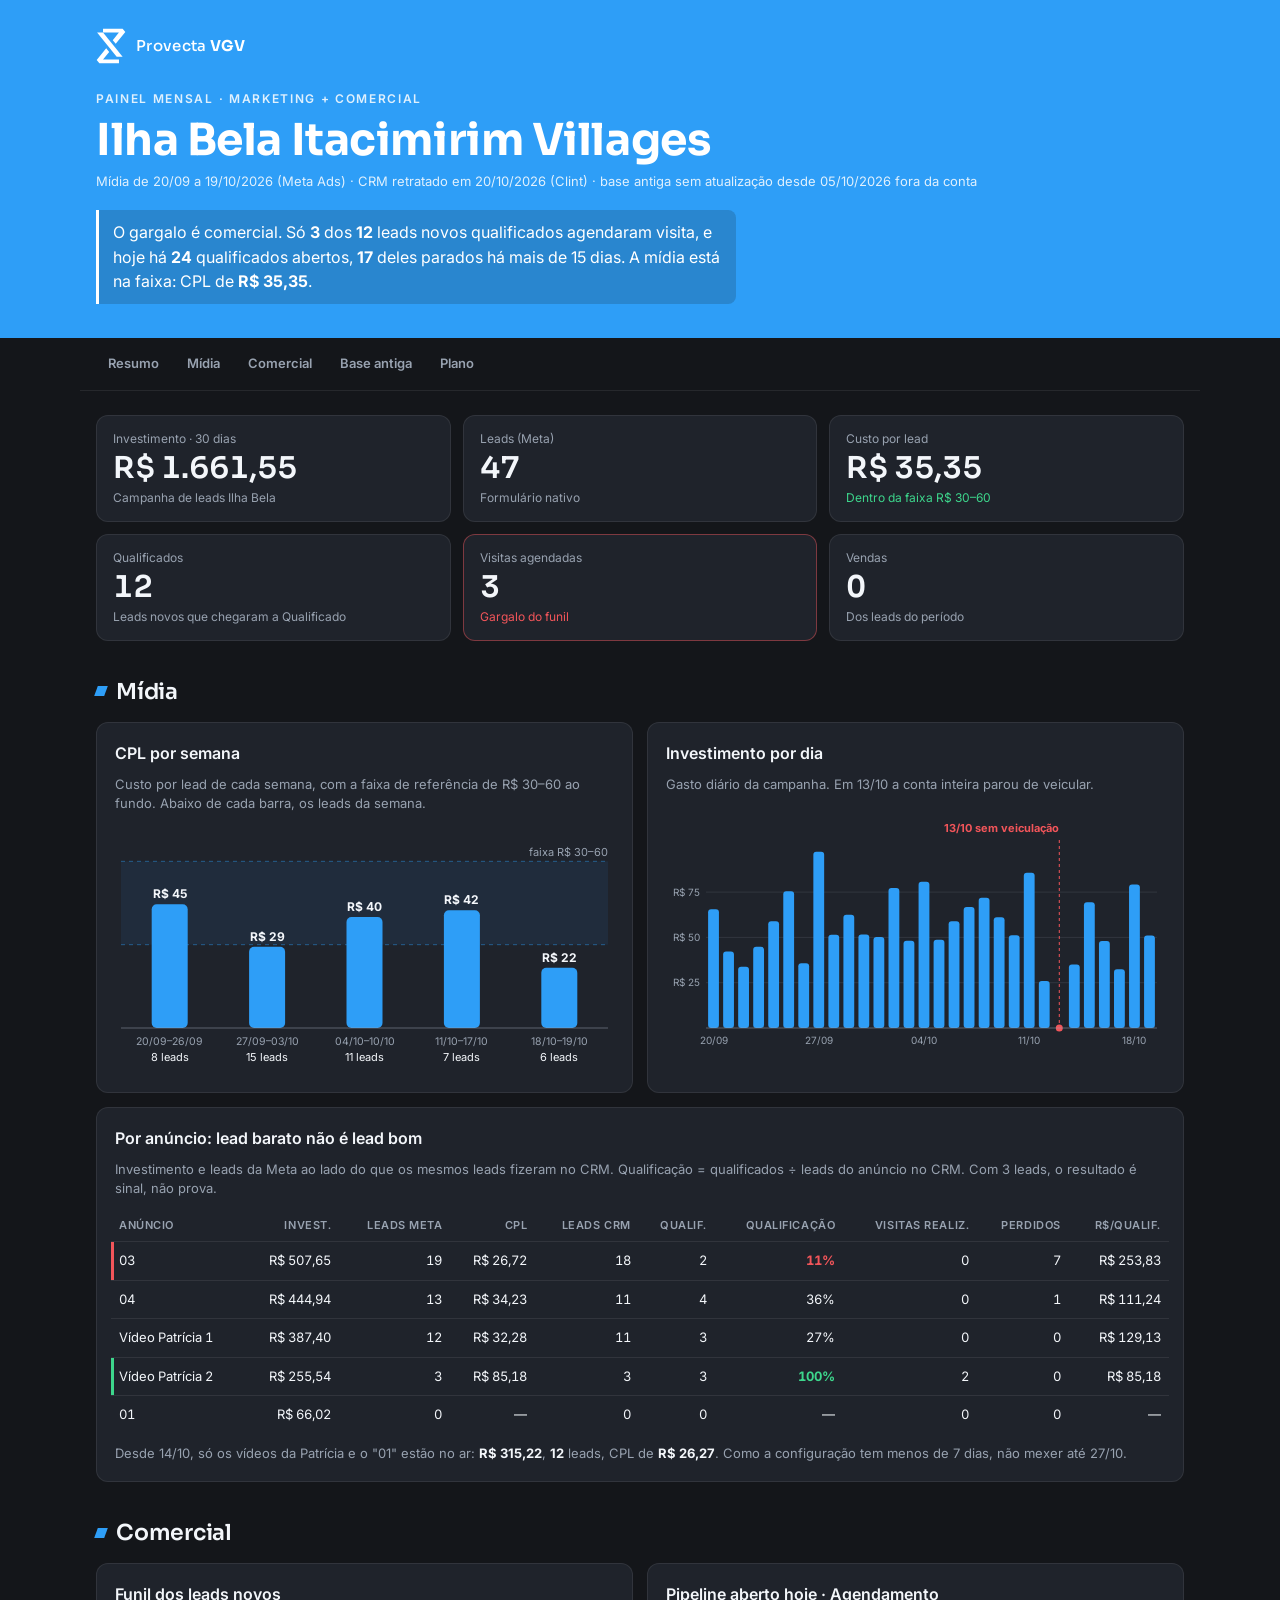
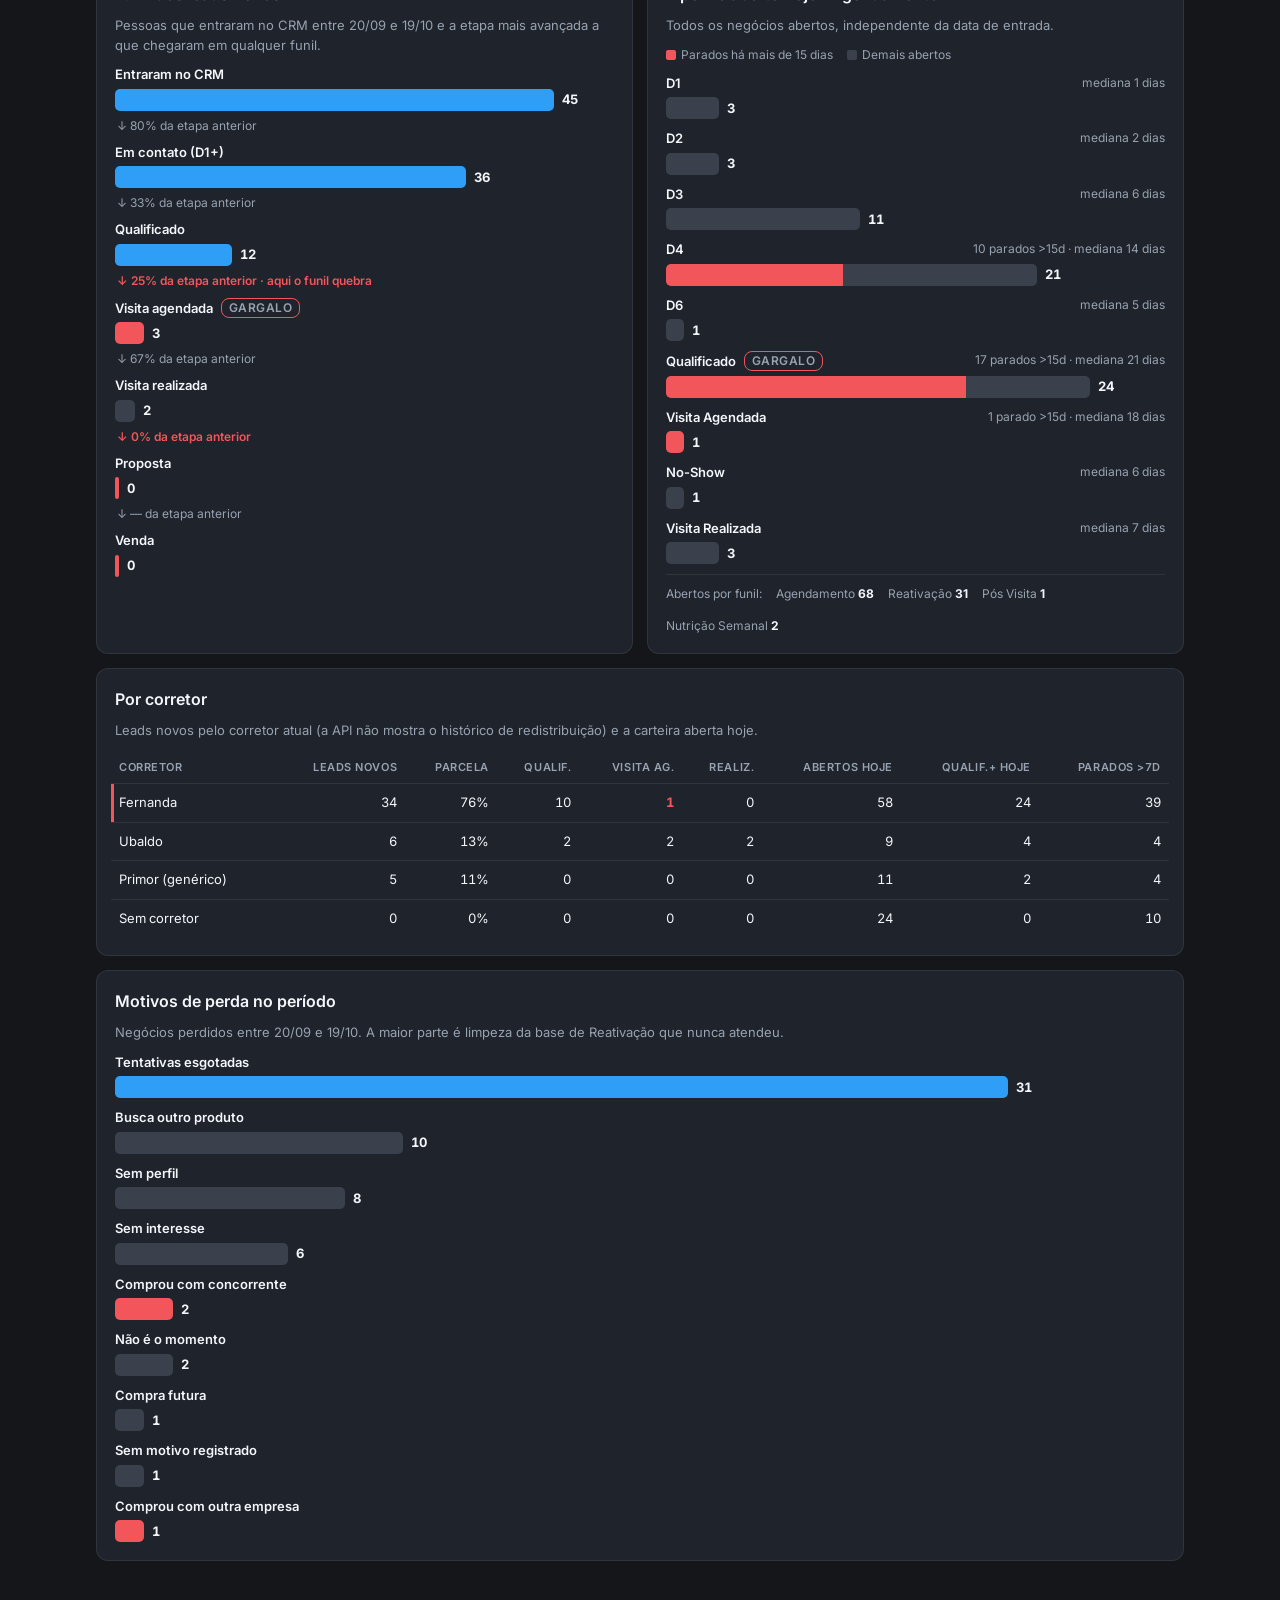
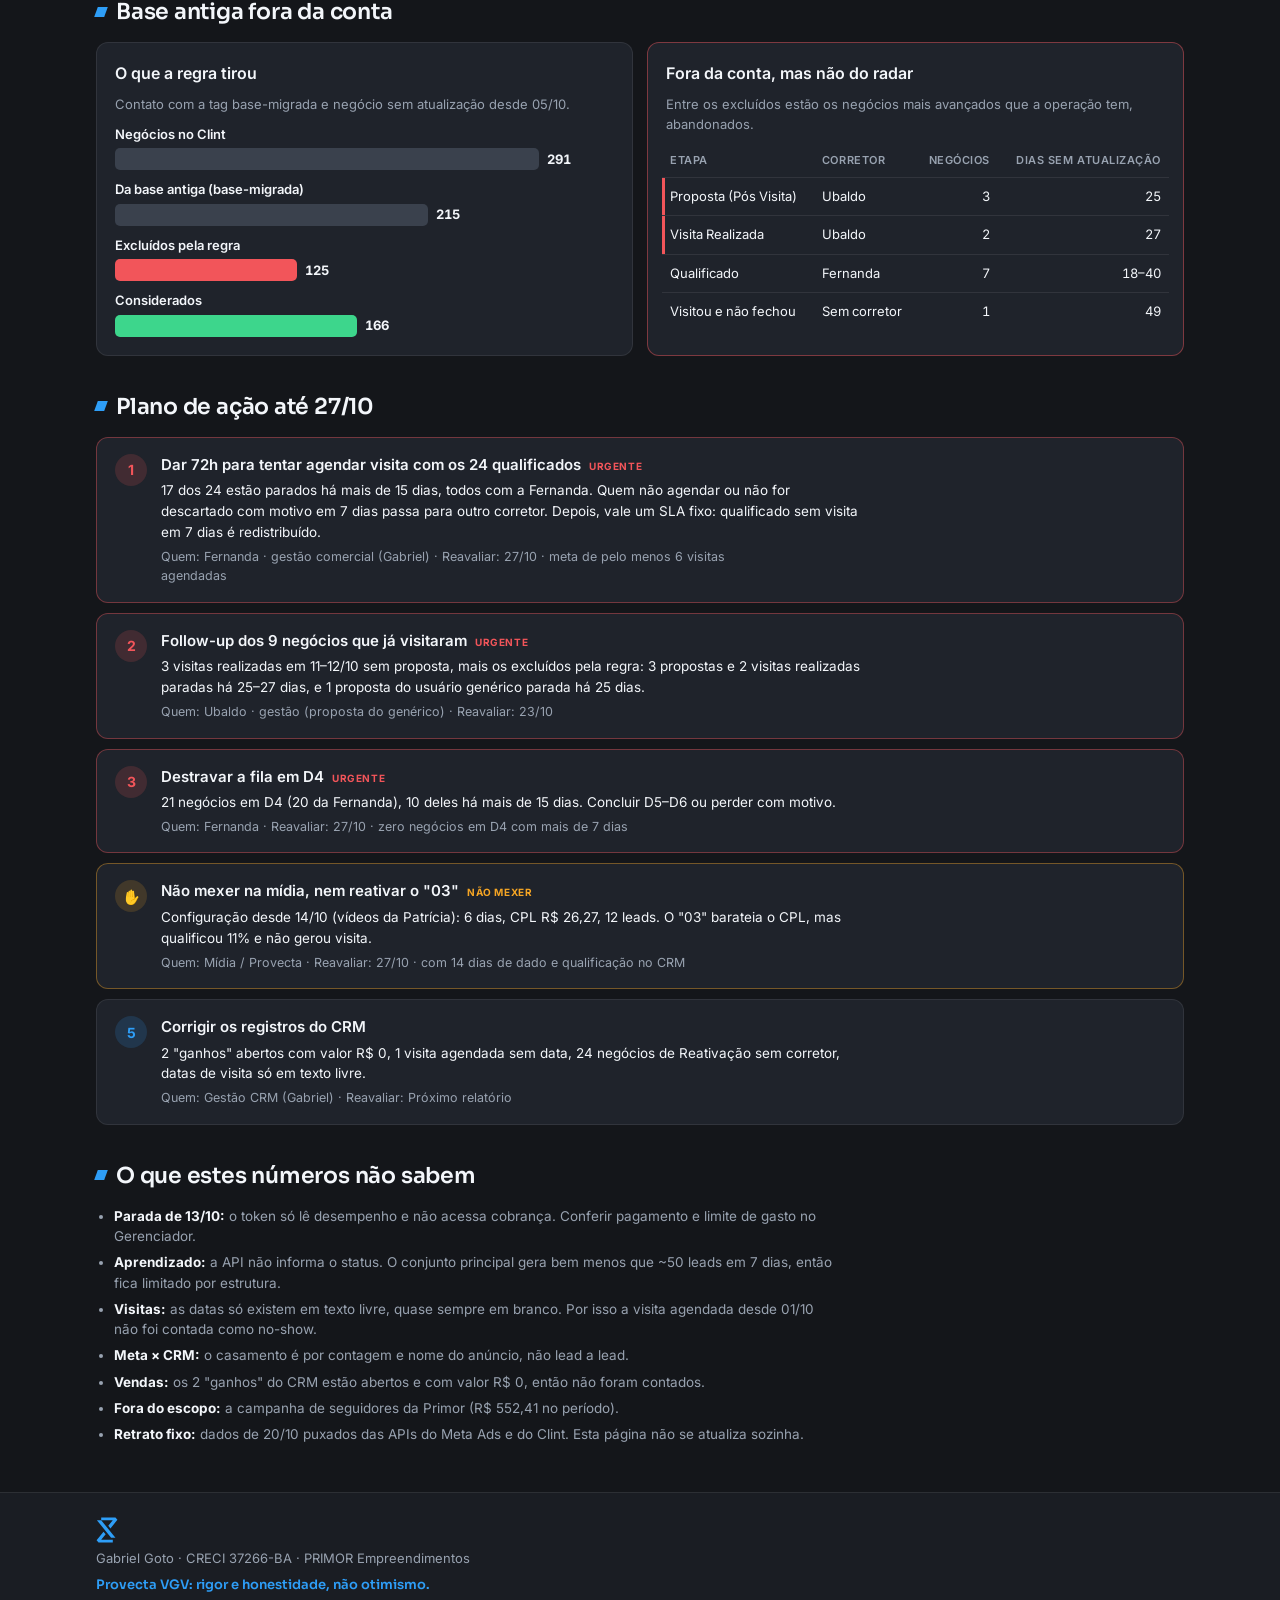
==== site/index.html @ bb6a2a80 "Painel web Ilha Bela com identidade visual Provecta VGV (deploy na Vercel) Site estático em site/ co" ====
<!DOCTYPE html>
<html lang="pt-BR">
<head>
<meta charset="UTF-8">
<meta name="viewport" content="width=device-width, initial-scale=1.0, viewport-fit=cover">
<meta name="robots" content="noindex, nofollow">
<title>Ilha Bela · Painel Provecta VGV</title>
<link rel="icon" type="image/svg+xml" href="favicon.svg">
<link rel="preconnect" href="https://fonts.googleapis.com">
<link rel="preconnect" href="https://fonts.gstatic.com" crossorigin>
<link href="https://fonts.googleapis.com/css2?family=Sora:wght@500;600;700&family=Inter:wght@400;500;600;700&display=swap" rel="stylesheet">
<link rel="stylesheet" href="assets/style.css">
</head>
<body>

<header class="hero">
  <div class="wrap hero-inner">
    <div class="brand">
      <svg class="mark" viewBox="290 375 444 529" aria-hidden="true"><path d="M394 385H684L724 432L582 607L538 553L629 440H394Z"/><path d="M306 440H394L684 798L596 799Z"/><path d="M441 673L485 727L394 840H630V894H340L300 848Z"/></svg>
      <span class="brand-name">Provecta <b>VGV</b></span>
    </div>
    <p class="eyebrow">Painel mensal · Marketing + Comercial</p>
    <h1>Ilha Bela Itacimirim Villages</h1>
    <p class="period" id="period"></p>
    <p class="take" id="takeaway"></p>
  </div>
</header>

<nav class="tabs wrap" aria-label="Seções">
  <a href="#resumo">Resumo</a><a href="#midia">Mídia</a><a href="#comercial">Comercial</a><a href="#base">Base antiga</a><a href="#plano">Plano</a>
</nav>

<main class="wrap">
  <section id="resumo" class="sec">
    <div class="kpis" id="kpis"></div>
  </section>

  <section id="midia" class="sec">
    <h2>Mídia</h2>
    <div class="grid">
      <article class="card">
        <h3>CPL por semana</h3>
        <p class="note">Custo por lead de cada semana, com a faixa de referência de R$ 30–60 ao fundo. Abaixo de cada barra, os leads da semana.</p>
        <div class="chart" id="ch-semanal"></div>
      </article>
      <article class="card">
        <h3>Investimento por dia</h3>
        <p class="note">Gasto diário da campanha. Em 13/10 a conta inteira parou de veicular.</p>
        <div class="chart" id="ch-diario"></div>
      </article>
    </div>
    <article class="card">
      <h3>Por anúncio: lead barato não é lead bom</h3>
      <p class="note">Investimento e leads da Meta ao lado do que os mesmos leads fizeram no CRM. Qualificação = qualificados ÷ leads do anúncio no CRM. Com 3 leads, o resultado é sinal, não prova.</p>
      <div class="tw"><table class="tbl" id="tb-anuncios"></table></div>
      <p class="note" id="pos14"></p>
    </article>
  </section>

  <section id="comercial" class="sec">
    <h2>Comercial</h2>
    <div class="grid">
      <article class="card">
        <h3>Funil dos leads novos</h3>
        <p class="note">Pessoas que entraram no CRM entre 20/09 e 19/10 e a etapa mais avançada a que chegaram em qualquer funil.</p>
        <div class="bars" id="ch-funil"></div>
      </article>
      <article class="card">
        <h3>Pipeline aberto hoje · Agendamento</h3>
        <p class="note">Todos os negócios abertos, independente da data de entrada.</p>
        <div class="legend"><span><i class="sw bad"></i>Parados há mais de 15 dias</span><span><i class="sw mute"></i>Demais abertos</span></div>
        <div class="bars" id="ch-pipeline"></div>
        <div class="totals" id="pipeline-totais"></div>
      </article>
    </div>
    <article class="card">
      <h3>Por corretor</h3>
      <p class="note">Leads novos pelo corretor atual (a API não mostra o histórico de redistribuição) e a carteira aberta hoje.</p>
      <div class="tw"><table class="tbl" id="tb-corretores"></table></div>
    </article>
    <article class="card">
      <h3>Motivos de perda no período</h3>
      <p class="note">Negócios perdidos entre 20/09 e 19/10. A maior parte é limpeza da base de Reativação que nunca atendeu.</p>
      <div class="bars" id="ch-perdas"></div>
    </article>
  </section>

  <section id="base" class="sec">
    <h2>Base antiga fora da conta</h2>
    <div class="grid">
      <article class="card">
        <h3>O que a regra tirou</h3>
        <p class="note">Contato com a tag base-migrada e negócio sem atualização desde 05/10.</p>
        <div class="bars" id="ch-base"></div>
      </article>
      <article class="card alert">
        <h3>Fora da conta, mas não do radar</h3>
        <p class="note">Entre os excluídos estão os negócios mais avançados que a operação tem, abandonados.</p>
        <div class="tw"><table class="tbl" id="tb-quentes"></table></div>
      </article>
    </div>
  </section>

  <section id="plano" class="sec">
    <h2>Plano de ação até 27/10</h2>
    <div class="acts" id="acoes"></div>
  </section>

  <section class="sec">
    <h2>O que estes números não sabem</h2>
    <ul class="notes">
      <li><b>Parada de 13/10:</b> o token só lê desempenho e não acessa cobrança. Conferir pagamento e limite de gasto no Gerenciador.</li>
      <li><b>Aprendizado:</b> a API não informa o status. O conjunto principal gera bem menos que ~50 leads em 7 dias, então fica limitado por estrutura.</li>
      <li><b>Visitas:</b> as datas só existem em texto livre, quase sempre em branco. Por isso a visita agendada desde 01/10 não foi contada como no-show.</li>
      <li><b>Meta × CRM:</b> o casamento é por contagem e nome do anúncio, não lead a lead.</li>
      <li><b>Vendas:</b> os 2 "ganhos" do CRM estão abertos e com valor R$ 0, então não foram contados.</li>
      <li><b>Fora do escopo:</b> a campanha de seguidores da Primor (<span id="seguidores"></span> no período).</li>
      <li><b>Retrato fixo:</b> dados de 20/10 puxados das APIs do Meta Ads e do Clint. Esta página não se atualiza sozinha.</li>
    </ul>
  </section>
</main>

<footer class="foot">
  <div class="wrap foot-inner">
    <svg class="mark small" viewBox="290 375 444 529" aria-hidden="true"><path d="M394 385H684L724 432L582 607L538 553L629 440H394Z"/><path d="M306 440H394L684 798L596 799Z"/><path d="M441 673L485 727L394 840H630V894H340L300 848Z"/></svg>
    <p>Gabriel Goto · CRECI 37266-BA · PRIMOR Empreendimentos</p>
    <p class="sign">Provecta VGV: rigor e honestidade, não otimismo.</p>
  </div>
</footer>

<div class="tip" id="tip" hidden></div>
<script src="assets/data.js"></script>
<script src="assets/app.js"></script>
</body>
</html>
---- site/assets/style.css ----
/* Provecta VGV — azul de marca sobre grafite, marca em branco na faixa de topo */
:root {
  --ink: #14161A;
  --ink-2: #1A1D23;
  --panel: #1F232B;
  --line: rgba(255, 255, 255, 0.08);
  --blue: #2E9EF7;
  --blue-soft: rgba(46, 158, 247, 0.16);
  --text: #F3F6FA;
  --muted: #98A2B0;
  --mute-bar: #3A414D;
  --good: #3DD68C;
  --warn: #F5A524;
  --bad: #F2555A;
  --display: 'Sora', 'Inter', system-ui, sans-serif;
  --body: 'Inter', system-ui, -apple-system, sans-serif;
  --r: 12px;
  color-scheme: dark;
}
* { box-sizing: border-box; }
html { scroll-behavior: smooth; }
@media (prefers-reduced-motion: reduce) { html { scroll-behavior: auto; } }
body { margin: 0; background: var(--ink); color: var(--text); font-family: var(--body); font-size: 15px; line-height: 1.5; -webkit-font-smoothing: antialiased; }
.wrap { max-width: 1120px; margin: 0 auto; padding-left: max(16px, env(safe-area-inset-left, 0px)); padding-right: max(16px, env(safe-area-inset-right, 0px)); }

/* topo */
.hero { background: var(--blue); color: #fff; padding-block: 28px 34px; }
.hero-inner { display: flex; flex-direction: column; gap: 8px; }
.brand { display: flex; align-items: center; gap: 10px; margin-bottom: 18px; }
.mark { width: 30px; height: 36px; fill: #fff; flex: 0 0 auto; }
.mark.small { width: 22px; height: 26px; fill: var(--blue); }
.brand-name { font-family: var(--display); font-weight: 500; font-size: 15px; letter-spacing: .02em; }
.brand-name b { font-weight: 700; }
.eyebrow { margin: 0; font-size: 12px; text-transform: uppercase; letter-spacing: .14em; font-weight: 600; opacity: .85; }
.hero h1 { margin: 0; font-family: var(--display); font-weight: 700; font-size: clamp(28px, 5vw, 44px); line-height: 1.1; text-wrap: balance; letter-spacing: -.01em; }
.period { margin: 0; font-size: 13px; opacity: .85; }
.take { margin: 10px 0 0; max-width: 64ch; font-size: 16px; line-height: 1.55; background: rgba(20, 22, 26, .18); border-left: 3px solid #fff; padding: 10px 14px; border-radius: 0 8px 8px 0; }
.take b { font-weight: 700; }

/* navegação */
.tabs { position: sticky; top: 0; z-index: 10; display: flex; gap: 4px; overflow-x: auto; background: var(--ink); border-bottom: 1px solid var(--line); padding-block: 10px; scrollbar-width: none; }
.tabs::-webkit-scrollbar { display: none; }
.tabs a { color: var(--muted); text-decoration: none; font-size: 13px; font-weight: 600; padding: 6px 12px; border-radius: 20px; white-space: nowrap; }
.tabs a:hover, .tabs a:focus-visible { color: var(--text); background: var(--blue-soft); outline: none; }

main { display: flex; flex-direction: column; gap: 34px; padding-block: 24px 48px; }
.sec { display: flex; flex-direction: column; gap: 14px; scroll-margin-top: 60px; }
.sec h2 { margin: 0; font-family: var(--display); font-weight: 600; font-size: 22px; letter-spacing: -.01em; display: flex; align-items: center; gap: 10px; }
.sec h2::before { content: ""; width: 10px; height: 10px; background: var(--blue); transform: skewX(-20deg); flex: 0 0 auto; }

.kpis { display: grid; grid-template-columns: repeat(2, minmax(0, 1fr)); gap: 12px; }
@media (min-width: 760px) { .kpis { grid-template-columns: repeat(3, minmax(0, 1fr)); } }
.kpi { background: var(--panel); border: 1px solid var(--line); border-radius: var(--r); padding: 14px 16px; display: flex; flex-direction: column; gap: 4px; min-width: 0; }
.kpi .l { font-size: 12px; color: var(--muted); }
.kpi .v { font-family: var(--display); font-weight: 600; font-size: clamp(20px, 5.4vw, 30px); line-height: 1.1; font-variant-numeric: tabular-nums; }
.kpi .n { font-size: 12px; color: var(--muted); }
.kpi.good .n { color: var(--good); }
.kpi.bad { border-color: rgba(242, 85, 90, .45); }
.kpi.bad .n { color: var(--bad); }

.grid { display: grid; grid-template-columns: repeat(auto-fit, minmax(min(100%, 340px), 1fr)); gap: 14px; }
.card { background: var(--panel); border: 1px solid var(--line); border-radius: var(--r); padding: 18px; display: flex; flex-direction: column; gap: 10px; min-width: 0; }
.card.alert { border-color: rgba(242, 85, 90, .45); }
.card h3 { margin: 0; font-size: 16px; font-weight: 600; }
.note { margin: 0; font-size: 13px; color: var(--muted); line-height: 1.5; }
.note b { color: var(--text); }
.chart { width: 100%; min-height: 230px; }
.chart svg { display: block; width: 100%; height: auto; }
.chart text { font-family: var(--body); }

/* barras horizontais */
.bars { display: flex; flex-direction: column; gap: 10px; }
.bar .lb { display: flex; justify-content: space-between; gap: 10px; font-size: 13px; margin-bottom: 4px; }
.bar .lb span:first-child { font-weight: 600; }
.bar .lb span:last-child { color: var(--muted); text-align: right; font-size: 12px; }
.track { display: flex; align-items: center; height: 22px; }
.seg { height: 100%; flex: 0 0 auto; }
.seg:first-child { border-radius: 5px 0 0 5px; }
.seg:last-of-type { border-radius: 0 5px 5px 0; }
.seg:only-of-type { border-radius: 5px; }
.val { margin-left: 8px; font-size: 13px; font-weight: 700; font-variant-numeric: tabular-nums; white-space: nowrap; }
.conv { font-size: 12px; color: var(--muted); margin: -4px 0 -2px 2px; }
.conv.bad { color: var(--bad); font-weight: 600; }
.flag { display: inline-block; margin-left: 8px; padding: 0 7px; border-radius: 8px; font-size: 10px; font-weight: 700; letter-spacing: .04em; color: var(--bad); border: 1px solid var(--bad); vertical-align: 1px; }
.legend { display: flex; gap: 14px; flex-wrap: wrap; font-size: 12px; color: var(--muted); }
.sw { display: inline-block; width: 10px; height: 10px; border-radius: 2px; margin-right: 5px; vertical-align: -1px; }
.sw.bad { background: var(--bad); }
.sw.mute { background: var(--mute-bar); }
.totals { display: flex; gap: 14px; flex-wrap: wrap; font-size: 12px; color: var(--muted); border-top: 1px solid var(--line); padding-top: 10px; }
.totals b { color: var(--text); }

/* tabelas */
.tw { overflow-x: auto; margin: 0 -4px; }
.tbl { width: 100%; border-collapse: collapse; font-size: 13px; font-variant-numeric: tabular-nums; }
.tbl th { text-align: left; font-weight: 600; font-size: 11px; text-transform: uppercase; letter-spacing: .05em; color: var(--muted); padding: 8px; border-bottom: 1px solid var(--line); white-space: nowrap; }
.tbl td { padding: 9px 8px; border-bottom: 1px solid var(--line); white-space: nowrap; }
.tbl tr:last-child td { border-bottom: 0; }
.tbl .r { text-align: right; }
.tbl tr.bad td:first-child { box-shadow: inset 3px 0 0 var(--bad); }
.tbl tr.good td:first-child { box-shadow: inset 3px 0 0 var(--good); }
.tbl td.bad { color: var(--bad); font-weight: 700; }
.tbl td.good { color: var(--good); font-weight: 700; }

/* ações */
.acts { display: flex; flex-direction: column; gap: 10px; }
.act { background: var(--panel); border: 1px solid var(--line); border-radius: var(--r); padding: 16px 18px; display: grid; grid-template-columns: auto 1fr; gap: 4px 14px; }
.act .num { grid-row: span 3; width: 32px; height: 32px; border-radius: 50%; display: flex; align-items: center; justify-content: center; font-weight: 700; font-size: 14px; background: var(--blue-soft); color: var(--blue); }
.act.urgente { border-color: rgba(242, 85, 90, .4); }
.act.urgente .num { background: rgba(242, 85, 90, .16); color: var(--bad); }
.act.nao_mexer { border-color: rgba(245, 165, 36, .4); }
.act.nao_mexer .num { background: rgba(245, 165, 36, .16); color: var(--warn); }
.act h4 { margin: 0; font-size: 15px; font-weight: 600; }
.act .tag { margin-left: 8px; font-size: 10px; font-weight: 700; text-transform: uppercase; letter-spacing: .06em; }
.act.urgente .tag { color: var(--bad); }
.act.nao_mexer .tag { color: var(--warn); }
.act p { margin: 0; font-size: 13.5px; line-height: 1.55; max-width: 78ch; }
.act .meta { color: var(--muted); font-size: 12.5px; }

.notes { margin: 0; padding-left: 18px; display: flex; flex-direction: column; gap: 6px; font-size: 13.5px; color: var(--muted); max-width: 82ch; }
.notes b { color: var(--text); }

.foot { border-top: 1px solid var(--line); background: var(--ink-2); padding-block: 24px 32px; }
.foot-inner { display: flex; flex-direction: column; gap: 6px; align-items: flex-start; font-size: 13px; color: var(--muted); }
.foot p { margin: 0; }
.foot .sign { font-family: var(--display); color: var(--blue); font-weight: 600; }

.tip { position: fixed; z-index: 50; pointer-events: none; background: #0E1013; border: 1px solid var(--line); border-radius: 8px; padding: 7px 10px; font-size: 12px; box-shadow: 0 8px 24px rgba(0, 0, 0, .4); white-space: nowrap; }
.tip .h { color: var(--muted); margin-bottom: 2px; }
.tip[hidden] { display: none; }
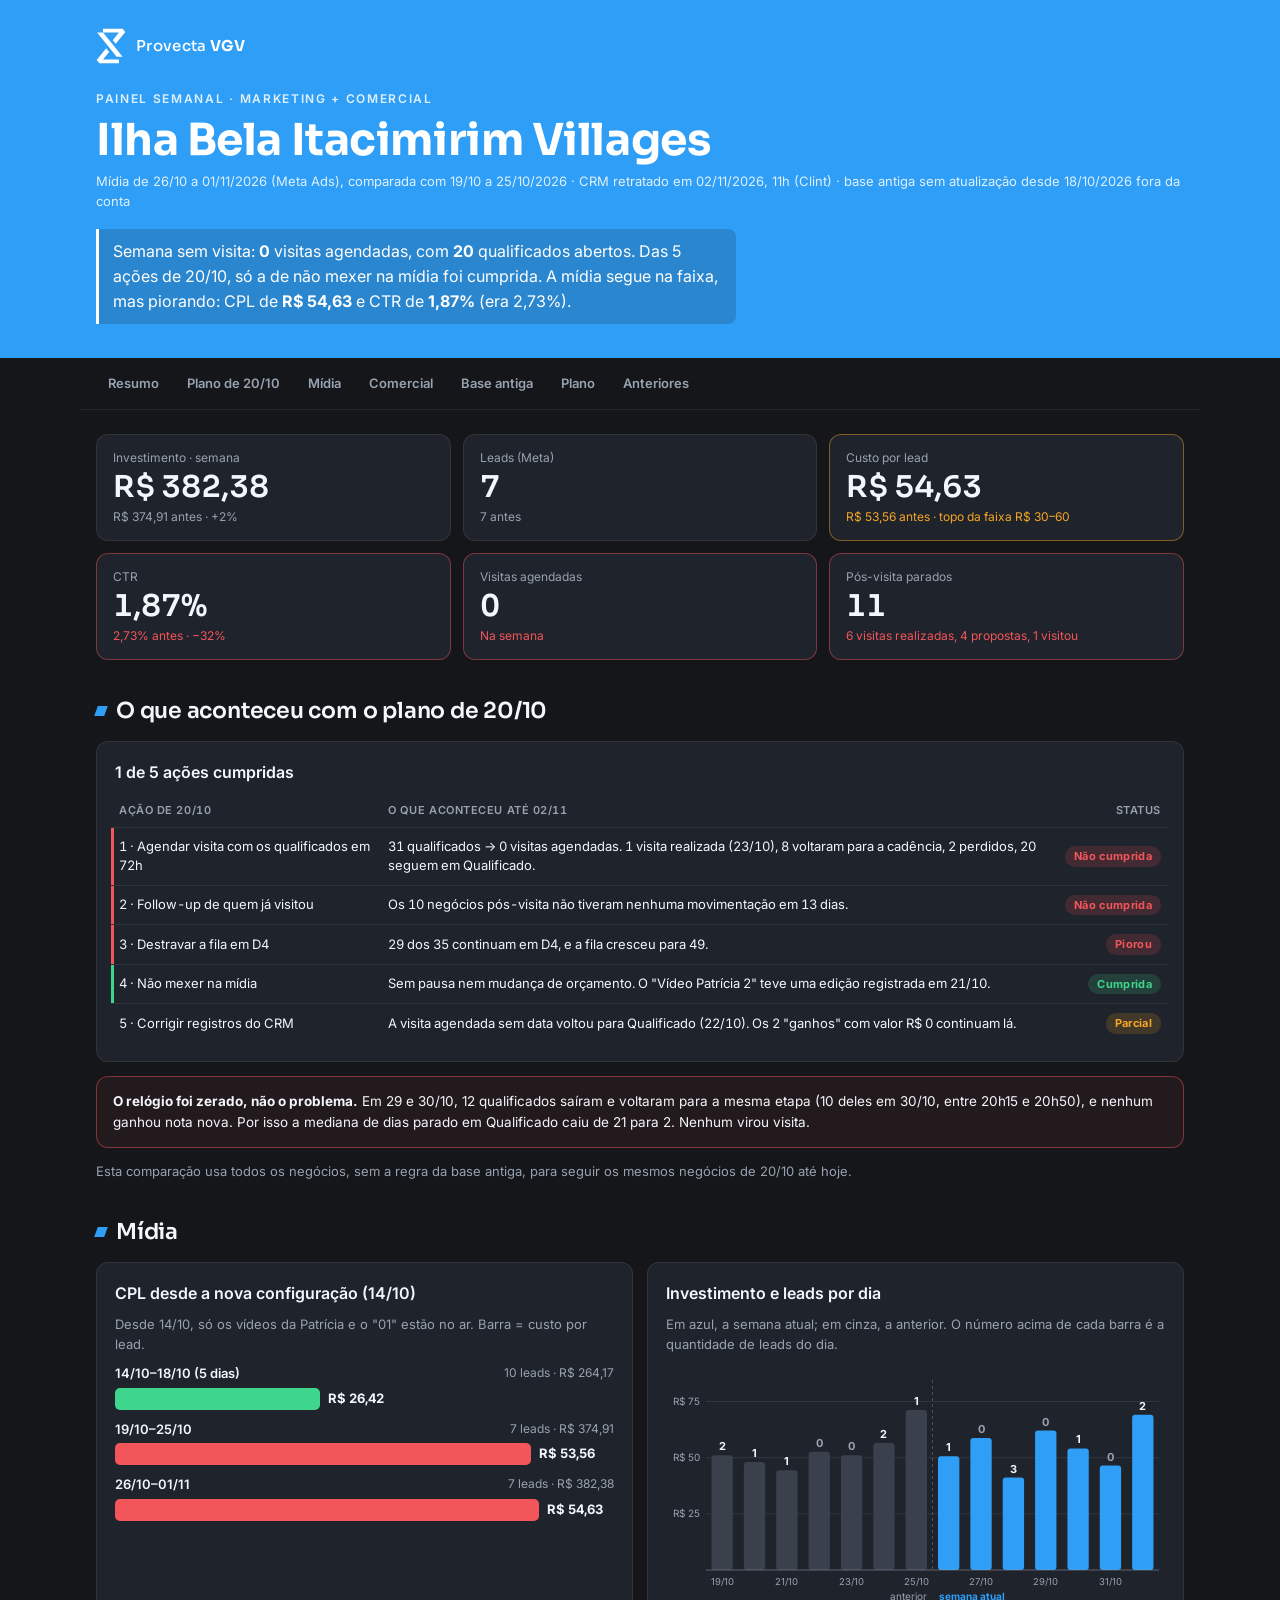
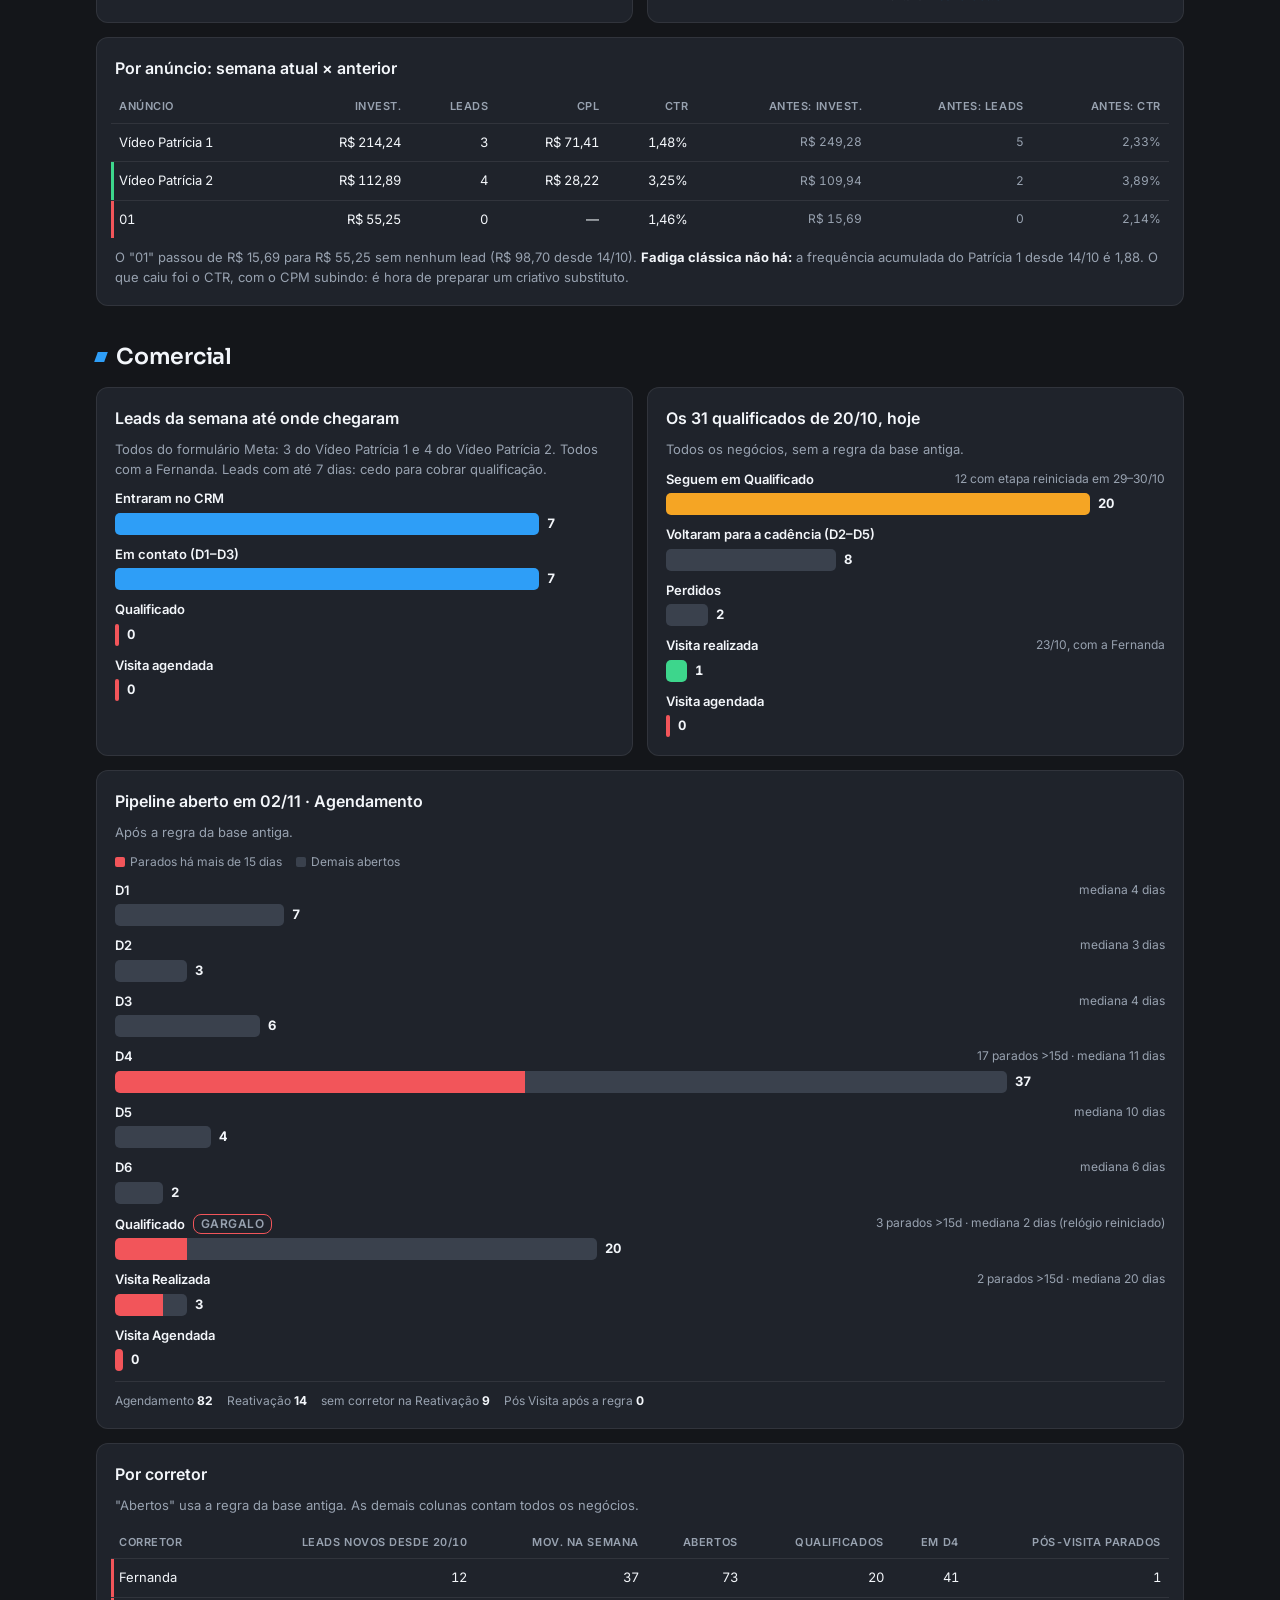
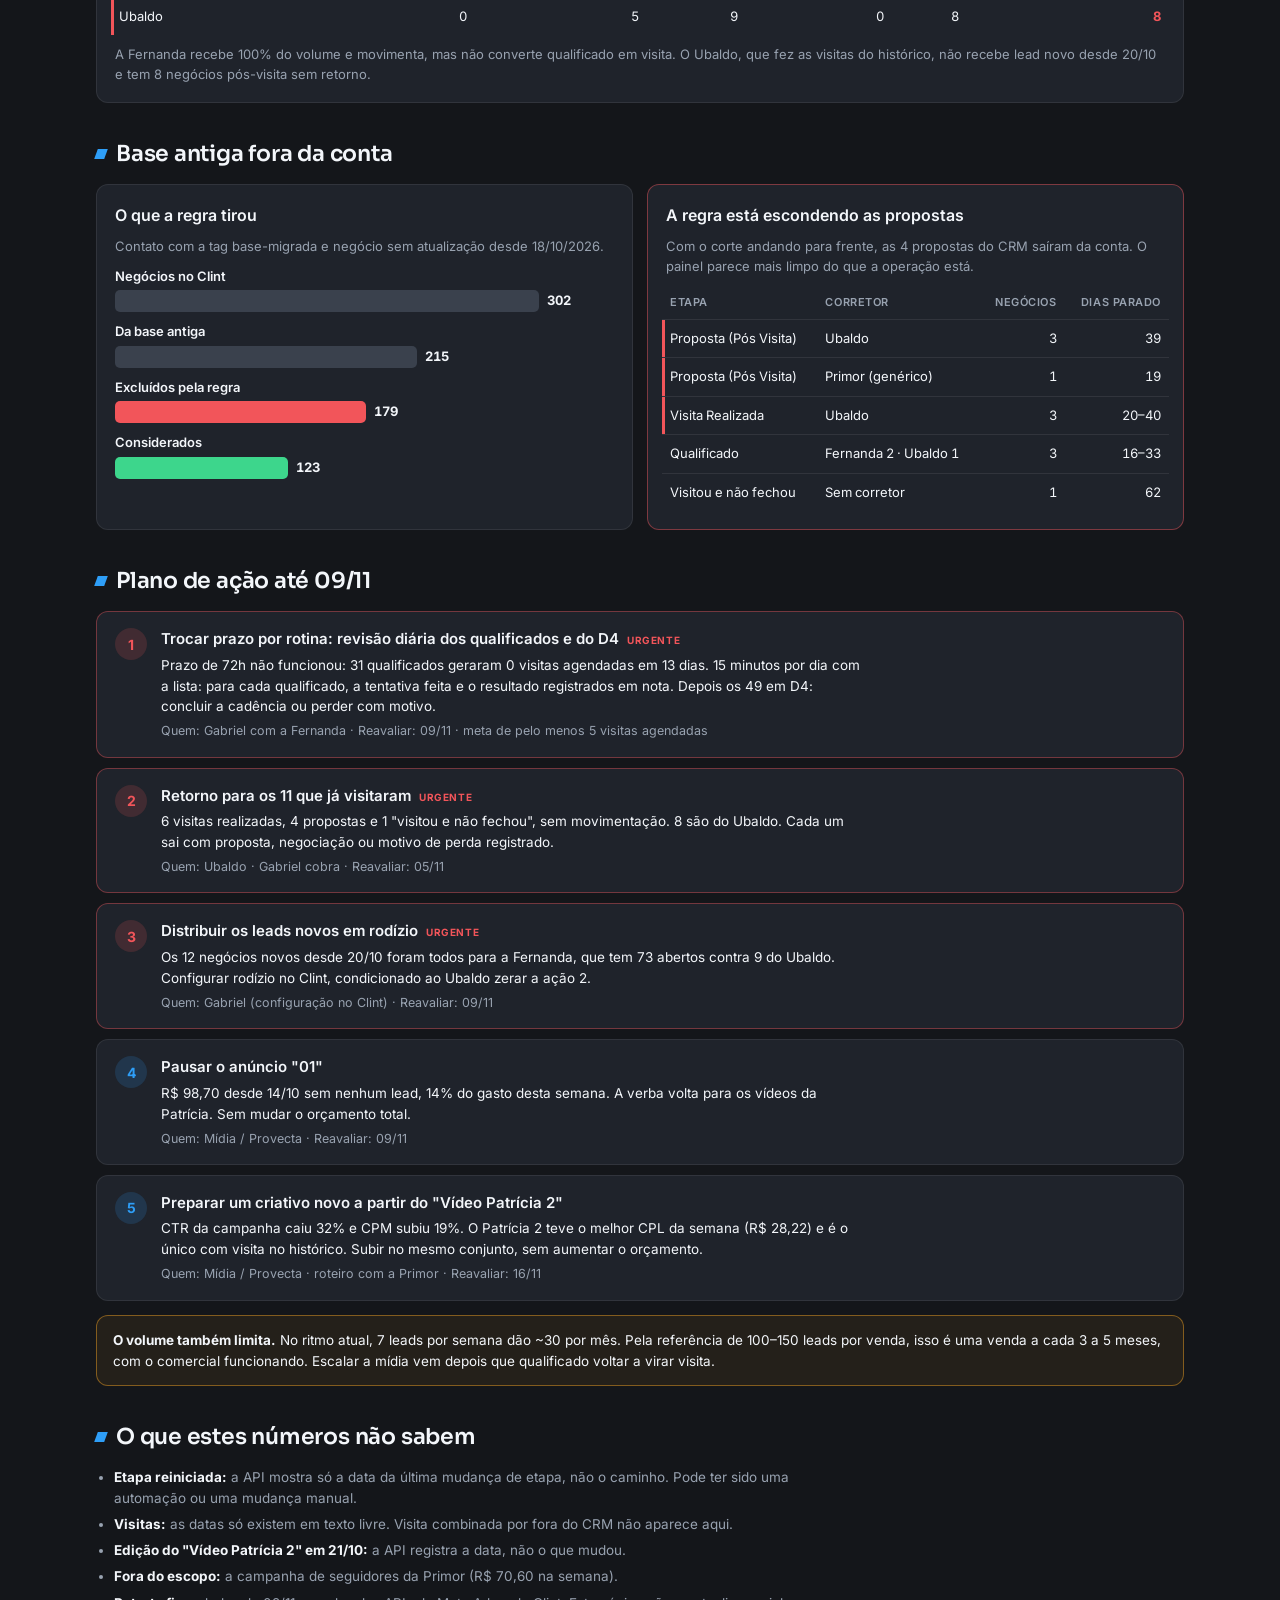
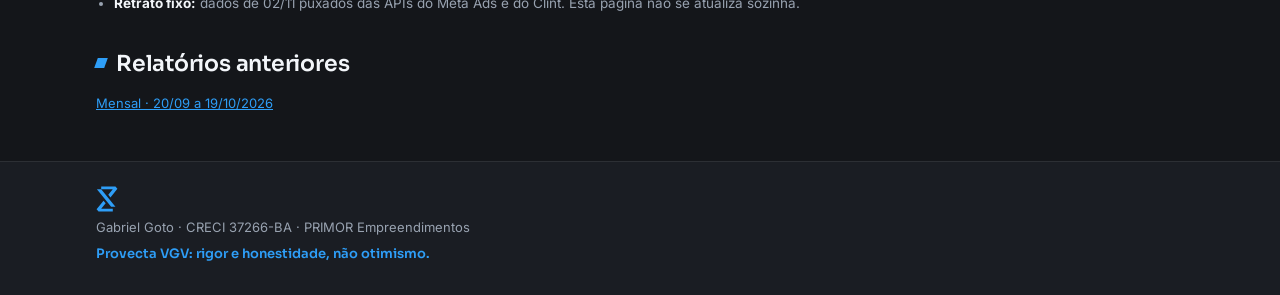
==== commit a6cf1de7: "Relatório semanal Ilha Bela 26/10-01/11/2026 (PDF + painel web) - PDF para WhatsApp com acompanhamen" ====
--- a/site/index.html
+++ b/site/index.html
@@ -19,7 +19,7 @@
       <svg class="mark" viewBox="290 375 444 529" aria-hidden="true"><path d="M394 385H684L724 432L582 607L538 553L629 440H394Z"/><path d="M306 440H394L684 798L596 799Z"/><path d="M441 673L485 727L394 840H630V894H340L300 848Z"/></svg>
       <span class="brand-name">Provecta <b>VGV</b></span>
     </div>
-    <p class="eyebrow">Painel mensal · Marketing + Comercial</p>
+    <p class="eyebrow">Painel semanal · Marketing + Comercial</p>
     <h1>Ilha Bela Itacimirim Villages</h1>
     <p class="period" id="period"></p>
     <p class="take" id="takeaway"></p>
@@ -27,7 +27,7 @@
 </header>
 
 <nav class="tabs wrap" aria-label="Seções">
-  <a href="#resumo">Resumo</a><a href="#midia">Mídia</a><a href="#comercial">Comercial</a><a href="#base">Base antiga</a><a href="#plano">Plano</a>
+  <a href="#resumo">Resumo</a><a href="#plano-anterior">Plano de 20/10</a><a href="#midia">Mídia</a><a href="#comercial">Comercial</a><a href="#base">Base antiga</a><a href="#plano">Plano</a><a href="#arquivo">Anteriores</a>
 </nav>
 
 <main class="wrap">
@@ -35,25 +35,34 @@
     <div class="kpis" id="kpis"></div>
   </section>
 
+  <section id="plano-anterior" class="sec">
+    <h2>O que aconteceu com o plano de 20/10</h2>
+    <article class="card">
+      <h3 id="plano-placar"></h3>
+      <div class="tw"><table class="tbl" id="tb-plano"></table></div>
+    </article>
+    <div class="box bad"><b>O relógio foi zerado, não o problema.</b> Em 29 e 30/10, 12 qualificados saíram e voltaram para a mesma etapa (10 deles em 30/10, entre 20h15 e 20h50), e nenhum ganhou nota nova. Por isso a mediana de dias parado em Qualificado caiu de 21 para 2. Nenhum virou visita.</div>
+    <p class="note">Esta comparação usa todos os negócios, sem a regra da base antiga, para seguir os mesmos negócios de 20/10 até hoje.</p>
+  </section>
+
   <section id="midia" class="sec">
     <h2>Mídia</h2>
     <div class="grid">
       <article class="card">
-        <h3>CPL por semana</h3>
-        <p class="note">Custo por lead de cada semana, com a faixa de referência de R$ 30–60 ao fundo. Abaixo de cada barra, os leads da semana.</p>
-        <div class="chart" id="ch-semanal"></div>
+        <h3>CPL desde a nova configuração (14/10)</h3>
+        <p class="note">Desde 14/10, só os vídeos da Patrícia e o "01" estão no ar. Barra = custo por lead.</p>
+        <div class="bars" id="ch-fases"></div>
       </article>
       <article class="card">
-        <h3>Investimento por dia</h3>
-        <p class="note">Gasto diário da campanha. Em 13/10 a conta inteira parou de veicular.</p>
+        <h3>Investimento e leads por dia</h3>
+        <p class="note">Em azul, a semana atual; em cinza, a anterior. O número acima de cada barra é a quantidade de leads do dia.</p>
         <div class="chart" id="ch-diario"></div>
       </article>
     </div>
     <article class="card">
-      <h3>Por anúncio: lead barato não é lead bom</h3>
-      <p class="note">Investimento e leads da Meta ao lado do que os mesmos leads fizeram no CRM. Qualificação = qualificados ÷ leads do anúncio no CRM. Com 3 leads, o resultado é sinal, não prova.</p>
+      <h3>Por anúncio: semana atual × anterior</h3>
       <div class="tw"><table class="tbl" id="tb-anuncios"></table></div>
-      <p class="note" id="pos14"></p>
+      <p class="note">O "01" passou de R$ 15,69 para R$ 55,25 sem nenhum lead (R$ 98,70 desde 14/10). <b>Fadiga clássica não há:</b> a frequência acumulada do Patrícia 1 desde 14/10 é 1,88. O que caiu foi o CTR, com o CPM subindo: é hora de preparar um criativo substituto.</p>
     </article>
   </section>
 
@@ -61,27 +70,28 @@
     <h2>Comercial</h2>
     <div class="grid">
       <article class="card">
-        <h3>Funil dos leads novos</h3>
-        <p class="note">Pessoas que entraram no CRM entre 20/09 e 19/10 e a etapa mais avançada a que chegaram em qualquer funil.</p>
+        <h3>Leads da semana até onde chegaram</h3>
+        <p class="note" id="funil-nota"></p>
         <div class="bars" id="ch-funil"></div>
       </article>
       <article class="card">
-        <h3>Pipeline aberto hoje · Agendamento</h3>
-        <p class="note">Todos os negócios abertos, independente da data de entrada.</p>
-        <div class="legend"><span><i class="sw bad"></i>Parados há mais de 15 dias</span><span><i class="sw mute"></i>Demais abertos</span></div>
-        <div class="bars" id="ch-pipeline"></div>
-        <div class="totals" id="pipeline-totais"></div>
+        <h3>Os 31 qualificados de 20/10, hoje</h3>
+        <p class="note">Todos os negócios, sem a regra da base antiga.</p>
+        <div class="bars" id="ch-qualif"></div>
       </article>
     </div>
     <article class="card">
-      <h3>Por corretor</h3>
-      <p class="note">Leads novos pelo corretor atual (a API não mostra o histórico de redistribuição) e a carteira aberta hoje.</p>
-      <div class="tw"><table class="tbl" id="tb-corretores"></table></div>
+      <h3>Pipeline aberto em 02/11 · Agendamento</h3>
+      <p class="note">Após a regra da base antiga.</p>
+      <div class="legend"><span><i class="sw bad"></i>Parados há mais de 15 dias</span><span><i class="sw mute"></i>Demais abertos</span></div>
+      <div class="bars" id="ch-pipeline"></div>
+      <div class="totals" id="pipeline-extra"></div>
     </article>
     <article class="card">
-      <h3>Motivos de perda no período</h3>
-      <p class="note">Negócios perdidos entre 20/09 e 19/10. A maior parte é limpeza da base de Reativação que nunca atendeu.</p>
-      <div class="bars" id="ch-perdas"></div>
+      <h3>Por corretor</h3>
+      <p class="note">"Abertos" usa a regra da base antiga. As demais colunas contam todos os negócios.</p>
+      <div class="tw"><table class="tbl" id="tb-corretores"></table></div>
+      <p class="note">A Fernanda recebe 100% do volume e movimenta, mas não converte qualificado em visita. O Ubaldo, que fez as visitas do histórico, não recebe lead novo desde 20/10 e tem 8 negócios pós-visita sem retorno.</p>
     </article>
   </section>
 
@@ -90,33 +100,37 @@
     <div class="grid">
       <article class="card">
         <h3>O que a regra tirou</h3>
-        <p class="note">Contato com a tag base-migrada e negócio sem atualização desde 05/10.</p>
+        <p class="note" id="base-nota"></p>
         <div class="bars" id="ch-base"></div>
       </article>
       <article class="card alert">
-        <h3>Fora da conta, mas não do radar</h3>
-        <p class="note">Entre os excluídos estão os negócios mais avançados que a operação tem, abandonados.</p>
+        <h3>A regra está escondendo as propostas</h3>
+        <p class="note">Com o corte andando para frente, as 4 propostas do CRM saíram da conta. O painel parece mais limpo do que a operação está.</p>
         <div class="tw"><table class="tbl" id="tb-quentes"></table></div>
       </article>
     </div>
   </section>
 
   <section id="plano" class="sec">
-    <h2>Plano de ação até 27/10</h2>
+    <h2>Plano de ação até 09/11</h2>
     <div class="acts" id="acoes"></div>
+    <div class="box warn"><b>O volume também limita.</b> No ritmo atual, 7 leads por semana dão ~30 por mês. Pela referência de 100–150 leads por venda, isso é uma venda a cada 3 a 5 meses, com o comercial funcionando. Escalar a mídia vem depois que qualificado voltar a virar visita.</div>
   </section>
 
   <section class="sec">
     <h2>O que estes números não sabem</h2>
     <ul class="notes">
-      <li><b>Parada de 13/10:</b> o token só lê desempenho e não acessa cobrança. Conferir pagamento e limite de gasto no Gerenciador.</li>
-      <li><b>Aprendizado:</b> a API não informa o status. O conjunto principal gera bem menos que ~50 leads em 7 dias, então fica limitado por estrutura.</li>
-      <li><b>Visitas:</b> as datas só existem em texto livre, quase sempre em branco. Por isso a visita agendada desde 01/10 não foi contada como no-show.</li>
-      <li><b>Meta × CRM:</b> o casamento é por contagem e nome do anúncio, não lead a lead.</li>
-      <li><b>Vendas:</b> os 2 "ganhos" do CRM estão abertos e com valor R$ 0, então não foram contados.</li>
-      <li><b>Fora do escopo:</b> a campanha de seguidores da Primor (<span id="seguidores"></span> no período).</li>
-      <li><b>Retrato fixo:</b> dados de 20/10 puxados das APIs do Meta Ads e do Clint. Esta página não se atualiza sozinha.</li>
+      <li><b>Etapa reiniciada:</b> a API mostra só a data da última mudança de etapa, não o caminho. Pode ter sido uma automação ou uma mudança manual.</li>
+      <li><b>Visitas:</b> as datas só existem em texto livre. Visita combinada por fora do CRM não aparece aqui.</li>
+      <li><b>Edição do "Vídeo Patrícia 2" em 21/10:</b> a API registra a data, não o que mudou.</li>
+      <li><b>Fora do escopo:</b> a campanha de seguidores da Primor (<span id="seguidores"></span> na semana).</li>
+      <li><b>Retrato fixo:</b> dados de 02/11 puxados das APIs do Meta Ads e do Clint. Esta página não se atualiza sozinha.</li>
     </ul>
+  </section>
+
+  <section id="arquivo" class="sec">
+    <h2>Relatórios anteriores</h2>
+    <div class="archive"><a href="2026-10-20/">Mensal · 20/09 a 19/10/2026</a></div>
   </section>
 </main>
 
--- a/site/assets/style.css
+++ b/site/assets/style.css
@@ -127,3 +127,21 @@
 .tip { position: fixed; z-index: 50; pointer-events: none; background: #0E1013; border: 1px solid var(--line); border-radius: 8px; padding: 7px 10px; font-size: 12px; box-shadow: 0 8px 24px rgba(0, 0, 0, .4); white-space: nowrap; }
 .tip .h { color: var(--muted); margin-bottom: 2px; }
 .tip[hidden] { display: none; }
+
+/* links e status (relatórios semanais) */
+.back, .hero a { color: #fff; text-decoration: underline; text-underline-offset: 3px; }
+.pill { display: inline-block; padding: 2px 9px; border-radius: 10px; font-size: 11px; font-weight: 700; letter-spacing: .03em; }
+.pill.bad { background: rgba(242, 85, 90, .16); color: var(--bad); }
+.pill.good { background: rgba(61, 214, 140, .16); color: var(--good); }
+.pill.warn { background: rgba(245, 165, 36, .16); color: var(--warn); }
+.tbl td.wrap { white-space: normal; min-width: 180px; }
+.cmp { font-size: 12px; color: var(--muted); }
+.cmp.bad { color: var(--bad); } .cmp.good { color: var(--good); }
+.kpi.warn { border-color: rgba(245, 165, 36, .45); }
+.kpi.warn .n { color: var(--warn); }
+.box { border-radius: var(--r); padding: 14px 16px; font-size: 13.5px; line-height: 1.55; border: 1px solid var(--line); background: var(--panel); }
+.box b { color: var(--text); }
+.box.bad { border-color: rgba(242, 85, 90, .45); background: rgba(242, 85, 90, .07); }
+.box.warn { border-color: rgba(245, 165, 36, .45); background: rgba(245, 165, 36, .07); }
+.archive { display: flex; gap: 10px; flex-wrap: wrap; font-size: 13px; }
+.archive a { color: var(--blue); }
